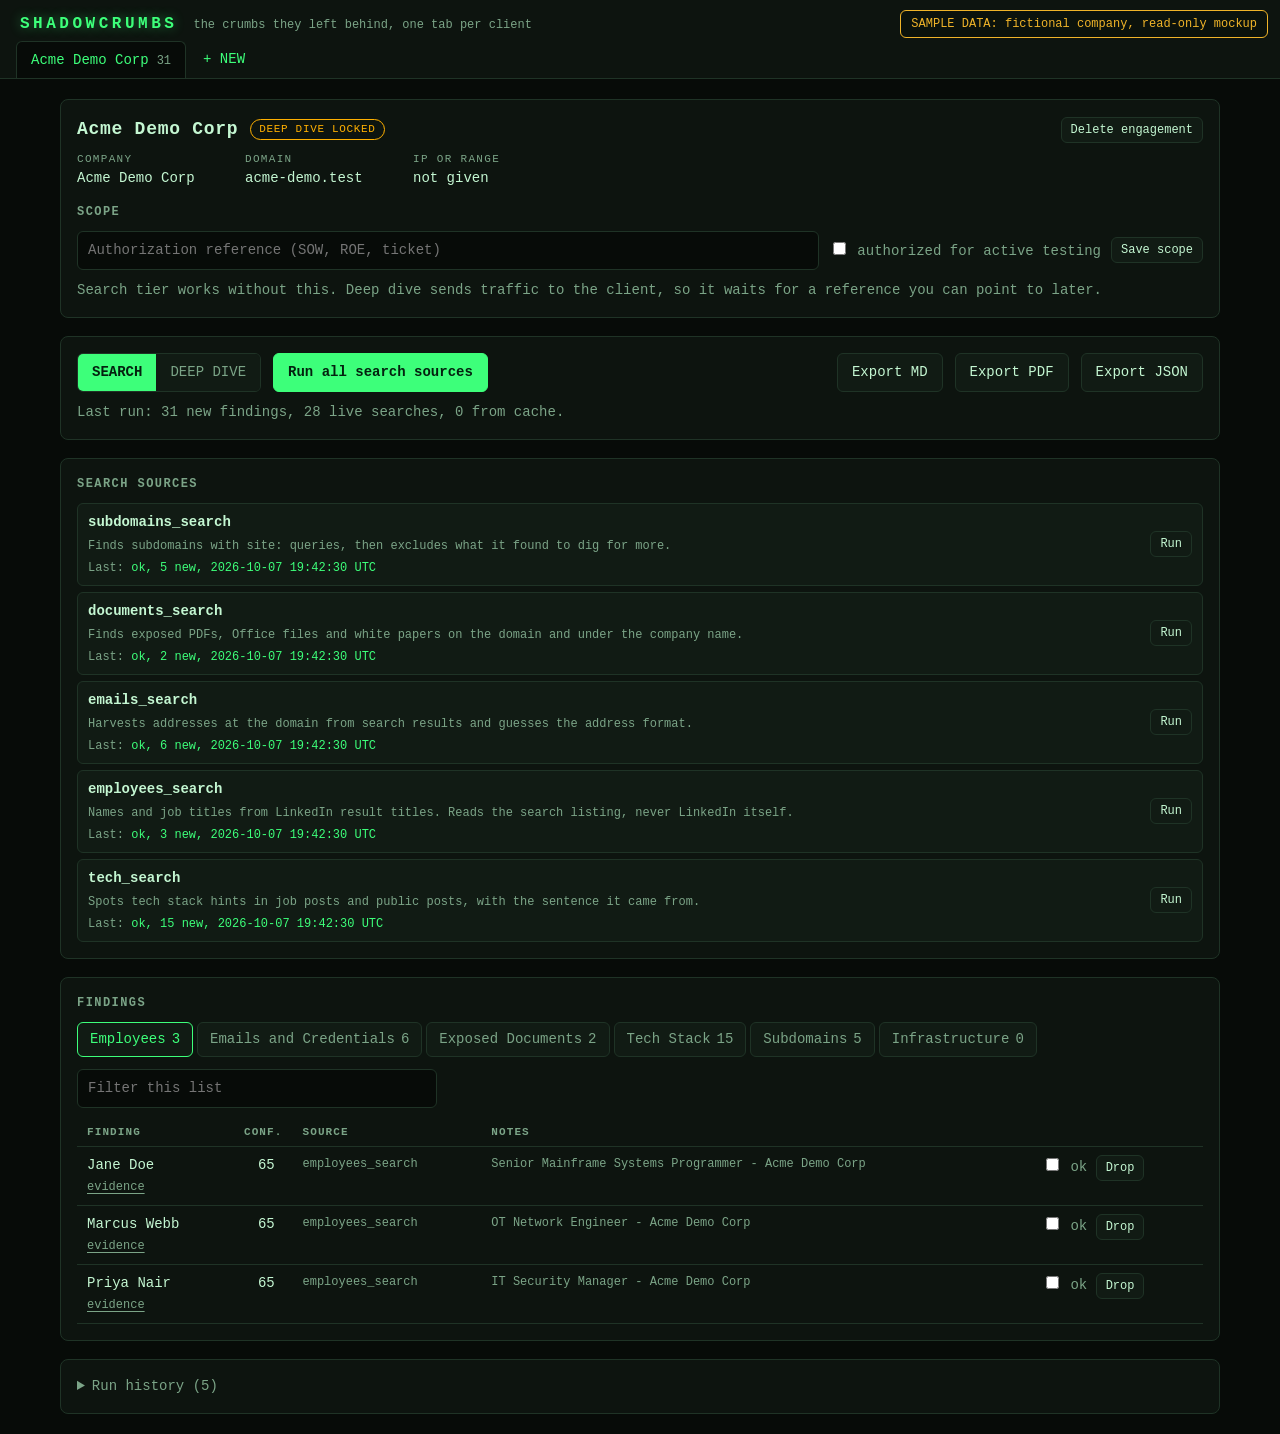
==== docs/mockup.html @ 60349a7e "feat: add a standalone dashboard mockup for demos docs/mockup.html is the real dashboard (style.css " ====
<!doctype html>
<html lang="en">
<head>
<meta charset="utf-8">
<meta name="viewport" content="width=device-width, initial-scale=1">
<title>Shadowcrumbs</title>
<style>:root {
  --bg: #070b08;
  --panel: #0d140f;
  --panel2: #111b14;
  --line: #1f3326;
  --text: #c4f7d2;
  --dim: #7ba487;
  --accent: #3dff7a;
  --accent-ink: #04210f;
  --amber: #ffb000;
  --red: #ff6b6b;
  --mono: ui-monospace, "SF Mono", Menlo, Consolas, "Liberation Mono", monospace;
}

* { box-sizing: border-box; }

html, body { margin: 0; background: var(--bg); color: var(--text); font: 14px/1.5 var(--mono); }
a { color: var(--accent); text-underline-offset: 3px; }
h1, h2, h3 { margin: 0; font-weight: 600; letter-spacing: 0.04em; }
h2 { font-size: 18px; }
h3 { font-size: 12px; color: var(--dim); text-transform: uppercase; letter-spacing: 0.12em; }
.dim { color: var(--dim); }
.error { color: var(--red); min-height: 1.4em; margin: 4px 0; }
.ok { color: var(--accent); }
.warn { color: var(--amber); }

/* header and tabs */
.top { border-bottom: 1px solid var(--line); background: var(--panel); position: sticky; top: 0; z-index: 5; }
.brand { display: flex; align-items: baseline; gap: 16px; padding: 12px 20px 4px; flex-wrap: wrap; }
.logo { color: var(--accent); font-weight: 700; letter-spacing: 0.22em; font-size: 16px; text-shadow: 0 0 12px rgba(61, 255, 122, 0.45); }
.tagline { color: var(--dim); font-size: 12px; }
.tabs { display: flex; gap: 2px; padding: 0 16px; overflow-x: auto; scrollbar-width: thin; }
.tab {
  background: transparent; color: var(--dim); border: 1px solid transparent; border-bottom: none;
  padding: 8px 14px; font: inherit; cursor: pointer; white-space: nowrap; border-radius: 6px 6px 0 0;
}
.tab:hover { color: var(--text); }
.tab[aria-selected="true"] { background: var(--bg); color: var(--accent); border-color: var(--line); position: relative; top: 1px; }
.tab .n { color: var(--dim); margin-left: 8px; font-size: 12px; }
.tab.new { color: var(--accent); }

/* layout */
main { max-width: 1200px; margin: 0 auto; padding: 20px; display: grid; gap: 18px; }
.card { background: var(--panel); border: 1px solid var(--line); border-radius: 8px; padding: 16px; }
.card > h3 { margin-bottom: 10px; }
.empty { text-align: center; padding: 60px 20px; }
.empty p { color: var(--dim); max-width: 52ch; margin: 10px auto 20px; }

.target { display: flex; gap: 28px; flex-wrap: wrap; margin-top: 8px; }
.target div { min-width: 140px; }
.target .k { color: var(--dim); font-size: 11px; text-transform: uppercase; letter-spacing: 0.12em; }
.target .v { word-break: break-all; }

/* scope */
.scope { display: grid; gap: 10px; }
.badge { display: inline-block; padding: 1px 8px; border-radius: 99px; font-size: 11px; border: 1px solid; letter-spacing: 0.06em; }
.badge.on { color: var(--accent); border-color: var(--accent); }
.badge.off { color: var(--amber); border-color: var(--amber); }
.badge.active { color: var(--amber); border-color: var(--amber); margin-left: 8px; }
.scope form { display: flex; gap: 10px; flex-wrap: wrap; align-items: center; }
.scope input[type="text"] { flex: 1 1 260px; }

/* controls */
.controls { display: flex; gap: 12px; flex-wrap: wrap; align-items: center; }
.seg { display: inline-flex; border: 1px solid var(--line); border-radius: 6px; overflow: hidden; }
.seg button { background: var(--panel2); color: var(--dim); border: none; padding: 8px 14px; font: inherit; cursor: pointer; }
.seg button[aria-pressed="true"] { background: var(--accent); color: var(--accent-ink); font-weight: 700; }
.spacer { flex: 1; }
.status { color: var(--dim); min-height: 1.5em; margin-top: 10px; }
.status.running { color: var(--accent); }
.status.running::after { content: " ▌"; animation: blink 1s steps(2) infinite; }
@keyframes blink { 50% { opacity: 0; } }
@media (prefers-reduced-motion: reduce) { .status.running::after { animation: none; } }

/* buttons and inputs */
.btn {
  font: inherit; padding: 8px 14px; border-radius: 6px; border: 1px solid var(--line);
  background: var(--panel2); color: var(--text); cursor: pointer; text-decoration: none; display: inline-block;
}
.btn:hover:not(:disabled) { border-color: var(--accent); color: var(--accent); }
.btn:disabled { opacity: 0.45; cursor: not-allowed; }
.btn.primary { background: var(--accent); color: var(--accent-ink); border-color: var(--accent); font-weight: 700; }
.btn.primary:hover:not(:disabled) { color: var(--accent-ink); filter: brightness(1.1); }
.btn.ghost { background: transparent; }
.btn.small { padding: 3px 9px; font-size: 12px; }
.btn.danger:hover:not(:disabled) { border-color: var(--red); color: var(--red); }
input[type="text"], input:not([type]), input[type="search"] {
  background: var(--bg); color: var(--text); border: 1px solid var(--line); border-radius: 6px; padding: 8px 10px; font: inherit; width: 100%;
}
input:focus-visible, button:focus-visible, a:focus-visible, select:focus-visible { outline: 2px solid var(--accent); outline-offset: 2px; }
input[type="checkbox"] { accent-color: var(--accent); }

/* plugins */
.plugins { display: grid; gap: 6px; }
.plugin { display: grid; grid-template-columns: 1fr auto; gap: 4px 12px; padding: 8px 10px; border: 1px solid var(--line); border-radius: 6px; background: var(--panel2); align-items: center; }
.plugin .name { color: var(--text); font-weight: 600; }
.plugin .desc { color: var(--dim); font-size: 12px; grid-column: 1; }
.plugin .last { color: var(--dim); font-size: 12px; grid-column: 1; }
.plugin .btn { grid-column: 2; grid-row: 1 / span 3; }

/* findings */
.cats { display: flex; gap: 4px; flex-wrap: wrap; margin-bottom: 12px; }
.cats button { background: var(--panel2); color: var(--dim); border: 1px solid var(--line); padding: 6px 12px; border-radius: 6px; font: inherit; cursor: pointer; }
.cats button[aria-pressed="true"] { color: var(--accent); border-color: var(--accent); }
.cats .n { margin-left: 6px; }
.filter { margin-bottom: 10px; max-width: 360px; }
.tablewrap { overflow-x: auto; }
table { border-collapse: collapse; width: 100%; min-width: 640px; }
th { text-align: left; color: var(--dim); font-size: 11px; text-transform: uppercase; letter-spacing: 0.1em; padding: 6px 10px; border-bottom: 1px solid var(--line); }
td { padding: 8px 10px; border-bottom: 1px solid var(--line); vertical-align: top; }
td.val { word-break: break-all; }
td.notes { color: var(--dim); font-size: 12px; max-width: 420px; }
td.num { width: 56px; }
.conf { display: inline-block; min-width: 2.2em; text-align: right; }
tr.verified td.val { color: var(--accent); }
.src { color: var(--dim); font-size: 12px; }
.none { color: var(--dim); padding: 20px 0; }

/* runs */
details summary { cursor: pointer; color: var(--dim); }
.runlog { margin-top: 10px; }
.runlog td { font-size: 12px; }
.st-ok { color: var(--accent); }
.st-error { color: var(--red); }
.st-partial, .st-skipped { color: var(--amber); }
.st-running { color: var(--text); }

/* dialog */
dialog { background: var(--panel); color: var(--text); border: 1px solid var(--accent); border-radius: 10px; padding: 22px; width: min(520px, 92vw); }
dialog::backdrop { background: rgba(0, 0, 0, 0.7); }
dialog form { display: grid; gap: 12px; }
dialog label { display: grid; gap: 4px; font-size: 12px; color: var(--dim); }
dialog label.check { display: flex; gap: 8px; align-items: center; color: var(--text); }
dialog .row { display: flex; gap: 10px; justify-content: flex-end; }

@media (max-width: 640px) {
  main { padding: 12px; }
  .plugin { grid-template-columns: 1fr; }
  .plugin .btn { grid-column: 1; grid-row: auto; justify-self: start; }
}

.sample{position:fixed;right:12px;top:10px;z-index:9;padding:6px 10px;border:1px solid #f0b429;color:#f0b429;background:#0b120c;font:12px monospace;border-radius:6px}</style>
</head>
<body>
<header class="top">
  <div class="brand">
    <span class="logo">SHADOWCRUMBS</span>
    <span class="tagline">the crumbs they left behind, one tab per client</span>
  </div>
  <nav id="tabs" class="tabs" role="tablist" aria-label="Engagements"></nav>
</header>

<main id="main"></main>

<dialog id="new-dlg">
  <form id="new-form" method="dialog" autocomplete="off">
    <h2>New engagement</h2>
    <p class="dim">Give it a name and at least one target. Add the authorization reference now or later. Deep dive stays locked until you do.</p>
    <label>Engagement name <input name="name" required placeholder="Client Q4 external"></label>
    <label>Company <input name="company" placeholder="Acme Corp"></label>
    <label>Domain <input name="domain" placeholder="acme.com"></label>
    <label>IP or CIDR range <input name="ip" placeholder="203.0.113.0/28"></label>
    <label>Authorization reference <input name="auth_ref" placeholder="SOW 2026-114, ROE signed 10/01"></label>
    <label class="check"><input type="checkbox" name="authorized"> I have written authorization to test this target</label>
    <p id="new-error" class="error" role="alert"></p>
    <div class="row">
      <button type="button" class="btn ghost" id="new-cancel">Cancel</button>
      <button type="submit" class="btn primary">Create</button>
    </div>
  </form>
</dialog>

<div class="sample">SAMPLE DATA: fictional company, read-only mockup</div>
<script>
const SAMPLE = {"meta": {"version": "0.1.0", "categories": [{"key": "employees", "label": "Employees"}, {"key": "emails", "label": "Emails and Credentials"}, {"key": "documents", "label": "Exposed Documents"}, {"key": "tech", "label": "Tech Stack"}, {"key": "subdomains", "label": "Subdomains"}, {"key": "infrastructure", "label": "Infrastructure"}], "plugins": [{"name": "subdomains_search", "tier": "search", "description": "Finds subdomains with site: queries, then excludes what it found to dig for more.", "categories": ["subdomains"], "needs_any": ["domain"], "touches_target": false}, {"name": "documents_search", "tier": "search", "description": "Finds exposed PDFs, Office files and white papers on the domain and under the company name.", "categories": ["documents"], "needs_any": ["domain", "company"], "touches_target": false}, {"name": "emails_search", "tier": "search", "description": "Harvests addresses at the domain from search results and guesses the address format.", "categories": ["emails"], "needs_any": ["domain"], "touches_target": false}, {"name": "employees_search", "tier": "search", "description": "Names and job titles from LinkedIn result titles. Reads the search listing, never LinkedIn itself.", "categories": ["employees"], "needs_any": ["company", "domain"], "touches_target": false}, {"name": "tech_search", "tier": "search", "description": "Spots tech stack hints in job posts and public posts, with the sentence it came from.", "categories": ["tech"], "needs_any": ["company", "domain"], "touches_target": false}, {"name": "dns_records", "tier": "deep", "description": "A, AAAA, MX, NS and TXT records, plus SPF and DMARC posture.", "categories": ["infrastructure"], "needs_any": ["domain"], "touches_target": true}, {"name": "rdap", "tier": "deep", "description": "Registrar, name servers and registration dates from RDAP. Netblock owner for IPs.", "categories": ["infrastructure"], "needs_any": ["domain", "ip"], "touches_target": false}, {"name": "crtsh", "tier": "deep", "description": "Subdomains from certificate transparency logs (crt.sh). Finds hosts search engines never indexed.", "categories": ["subdomains"], "needs_any": ["domain"], "touches_target": false}, {"name": "wayback_urls", "tier": "deep", "description": "Historical URLs from the Internet Archive that look like admin pages, backups or configs.", "categories": ["infrastructure"], "needs_any": ["domain"], "touches_target": false}, {"name": "resolve_subdomains", "tier": "deep", "description": "Resolves every subdomain found so far and flags dangling CNAMEs that could be taken over.", "categories": ["infrastructure"], "needs_any": ["domain"], "touches_target": true}, {"name": "http_probe", "tier": "deep", "description": "One GET to the root of each host. Records status, Server and X-Powered-By headers, page title.", "categories": ["tech", "infrastructure"], "needs_any": ["domain", "ip"], "touches_target": true}, {"name": "doc_metadata", "tier": "deep", "description": "Downloads documents found on the client's domain and reads author names, usernames and software versions from the metadata.", "categories": ["employees", "tech"], "needs_any": ["domain"], "touches_target": true}], "plugin_load_errors": {}}, "list": [{"slug": "acme-demo-corp", "name": "Acme Demo Corp", "company": "Acme Demo Corp", "domain": "acme-demo.test", "ip": null, "authorized": false, "auth_ref": null, "notes": "", "created_at": "2026-10-07 19:42:30", "counts": {"employees": 3, "emails": 6, "documents": 2, "tech": 15, "subdomains": 5, "infrastructure": 0}, "run": {"state": "idle", "tier": "search", "total": 5, "done": 5, "current": null, "started_at": "2026-10-07 19:42:30", "summary": {"tier": "search", "plugins": [{"name": "subdomains_search", "status": "ok", "found": 5, "error": null}, {"name": "documents_search", "status": "ok", "found": 2, "error": null}, {"name": "emails_search", "status": "ok", "found": 6, "error": null}, {"name": "employees_search", "status": "ok", "found": 3, "error": null}, {"name": "tech_search", "status": "ok", "found": 15, "error": null}], "new_findings": 31, "searches_live": 28, "searches_cached": 0}, "error": null}}], "eng": {"slug": "acme-demo-corp", "name": "Acme Demo Corp", "company": "Acme Demo Corp", "domain": "acme-demo.test", "ip": null, "authorized": false, "auth_ref": null, "notes": "", "created_at": "2026-10-07 19:42:30", "counts": {"employees": 3, "emails": 6, "documents": 2, "tech": 15, "subdomains": 5, "infrastructure": 0}, "run": {"state": "idle", "tier": "search", "total": 5, "done": 5, "current": null, "started_at": "2026-10-07 19:42:30", "summary": {"tier": "search", "plugins": [{"name": "subdomains_search", "status": "ok", "found": 5, "error": null}, {"name": "documents_search", "status": "ok", "found": 2, "error": null}, {"name": "emails_search", "status": "ok", "found": 6, "error": null}, {"name": "employees_search", "status": "ok", "found": 3, "error": null}, {"name": "tech_search", "status": "ok", "found": 15, "error": null}], "new_findings": 31, "searches_live": 28, "searches_cached": 0}, "error": null}}, "runs": {"status": {"state": "idle", "tier": "search", "total": 5, "done": 5, "current": null, "started_at": "2026-10-07 19:42:30", "summary": {"tier": "search", "plugins": [{"name": "subdomains_search", "status": "ok", "found": 5, "error": null}, {"name": "documents_search", "status": "ok", "found": 2, "error": null}, {"name": "emails_search", "status": "ok", "found": 6, "error": null}, {"name": "employees_search", "status": "ok", "found": 3, "error": null}, {"name": "tech_search", "status": "ok", "found": 15, "error": null}], "new_findings": 31, "searches_live": 28, "searches_cached": 0}, "error": null}, "runs": [{"id": 5, "plugin": "tech_search", "tier": "search", "started_at": "2026-10-07 19:42:30", "finished_at": "2026-10-07 19:42:30", "status": "ok", "found": 15, "error": null}, {"id": 4, "plugin": "employees_search", "tier": "search", "started_at": "2026-10-07 19:42:30", "finished_at": "2026-10-07 19:42:30", "status": "ok", "found": 3, "error": null}, {"id": 3, "plugin": "emails_search", "tier": "search", "started_at": "2026-10-07 19:42:30", "finished_at": "2026-10-07 19:42:30", "status": "ok", "found": 6, "error": null}, {"id": 2, "plugin": "documents_search", "tier": "search", "started_at": "2026-10-07 19:42:30", "finished_at": "2026-10-07 19:42:30", "status": "ok", "found": 2, "error": null}, {"id": 1, "plugin": "subdomains_search", "tier": "search", "started_at": "2026-10-07 19:42:30", "finished_at": "2026-10-07 19:42:30", "status": "ok", "found": 5, "error": null}]}, "findings": [{"id": 7, "category": "documents", "value": "https://files.acme-demo.test/reports/Q3-ops.xlsx", "plugins": ["documents_search"], "tier": "search", "url": "https://files.acme-demo.test/reports/Q3-ops.xlsx", "confidence": 80, "notes": "XLSX: Q3 Operations Report", "verified": false, "created_at": "2026-10-07 19:42:30"}, {"id": 6, "category": "documents", "value": "https://www.acme-demo.test/docs/network-overview.pdf", "plugins": ["documents_search"], "tier": "search", "url": "https://www.acme-demo.test/docs/network-overview.pdf", "confidence": 80, "notes": "PDF: Network Overview", "verified": false, "created_at": "2026-10-07 19:42:30"}, {"id": 10, "category": "emails", "value": "info@acme-demo.test", "plugins": ["emails_search"], "tier": "search", "url": "https://www.acme-demo.test/contact", "confidence": 70, "notes": "Login ID candidate: info. Reach jane.doe@acme-demo.test or john.smith@acme-demo.test. General questions: info@acme-demo.test", "verified": false, "created_at": "2026-10-07 19:42:30"}, {"id": 8, "category": "emails", "value": "jane.doe@acme-demo.test", "plugins": ["emails_search"], "tier": "search", "url": "https://www.acme-demo.test/contact", "confidence": 70, "notes": "Login ID candidate: jane.doe. Reach jane.doe@acme-demo.test or john.smith@acme-demo.test. General questions: info@acme-demo.test", "verified": false, "created_at": "2026-10-07 19:42:30"}, {"id": 9, "category": "emails", "value": "john.smith@acme-demo.test", "plugins": ["emails_search"], "tier": "search", "url": "https://www.acme-demo.test/contact", "confidence": 70, "notes": "Login ID candidate: john.smith. Reach jane.doe@acme-demo.test or john.smith@acme-demo.test. General questions: info@acme-demo.test", "verified": false, "created_at": "2026-10-07 19:42:30"}, {"id": 11, "category": "emails", "value": "mary.jones@acme-demo.test", "plugins": ["emails_search"], "tier": "search", "url": "https://www.acme-demo.test/press", "confidence": 70, "notes": "Login ID candidate: mary.jones. Media contact mary.jones@acme-demo.test for interviews.", "verified": false, "created_at": "2026-10-07 19:42:30"}, {"id": 12, "category": "emails", "value": "raj.patel@acme-demo.test", "plugins": ["emails_search"], "tier": "search", "url": "https://directory.example.org/acme", "confidence": 70, "notes": "Login ID candidate: raj.patel. Acme Demo Corp IT contact: raj.patel@acme-demo.test", "verified": false, "created_at": "2026-10-07 19:42:30"}, {"id": 13, "category": "emails", "value": "format: first.last@acme-demo.test", "plugins": ["emails_search"], "tier": "search", "url": null, "confidence": 40, "notes": "4 of 4 harvested addresses match this pattern", "verified": false, "created_at": "2026-10-07 19:42:30"}, {"id": 14, "category": "employees", "value": "Jane Doe", "plugins": ["employees_search"], "tier": "search", "url": "https://www.linkedin.com/in/jane-doe-demo", "confidence": 65, "notes": "Senior Mainframe Systems Programmer - Acme Demo Corp", "verified": false, "created_at": "2026-10-07 19:42:30"}, {"id": 15, "category": "employees", "value": "Marcus Webb", "plugins": ["employees_search"], "tier": "search", "url": "https://www.linkedin.com/in/marcus-webb-demo", "confidence": 65, "notes": "OT Network Engineer - Acme Demo Corp", "verified": false, "created_at": "2026-10-07 19:42:30"}, {"id": 16, "category": "employees", "value": "Priya Nair", "plugins": ["employees_search"], "tier": "search", "url": "https://www.linkedin.com/in/priya-nair-demo", "confidence": 65, "notes": "IT Security Manager - Acme Demo Corp", "verified": false, "created_at": "2026-10-07 19:42:30"}, {"id": 5, "category": "subdomains", "value": "files.acme-demo.test", "plugins": ["subdomains_search"], "tier": "search", "url": "https://files.acme-demo.test/reports/Q3-ops.xlsx", "confidence": 70, "notes": "Q3 Operations Report", "verified": false, "created_at": "2026-10-07 19:42:30"}, {"id": 3, "category": "subdomains", "value": "mail.acme-demo.test", "plugins": ["subdomains_search"], "tier": "search", "url": "https://mail.acme-demo.test/owa/auth/logon.aspx", "confidence": 70, "notes": "Outlook Web App", "verified": false, "created_at": "2026-10-07 19:42:30"}, {"id": 1, "category": "subdomains", "value": "portal.acme-demo.test", "plugins": ["subdomains_search"], "tier": "search", "url": "https://portal.acme-demo.test/login", "confidence": 70, "notes": "Acme Demo Corp Customer Portal", "verified": false, "created_at": "2026-10-07 19:42:30"}, {"id": 2, "category": "subdomains", "value": "vpn.acme-demo.test", "plugins": ["subdomains_search"], "tier": "search", "url": "https://vpn.acme-demo.test/global-protect/login.esp", "confidence": 70, "notes": "Remote Access, GlobalProtect Portal", "verified": false, "created_at": "2026-10-07 19:42:30"}, {"id": 4, "category": "subdomains", "value": "www.acme-demo.test", "plugins": ["subdomains_search"], "tier": "search", "url": "https://www.acme-demo.test/about", "confidence": 70, "notes": "About Acme Demo Corp", "verified": false, "created_at": "2026-10-07 19:42:30"}, {"id": 25, "category": "tech", "value": "CICS", "plugins": ["tech_search"], "tier": "search", "url": "https://www.linkedin.com/in/jane-doe-demo", "confidence": 45, "notes": "\"In Senior Mainframe Systems Programmer at Acme Demo Corp. z/OS, RACF, CICS.\"", "verified": false, "created_at": "2026-10-07 19:42:30"}, {"id": 21, "category": "tech", "value": "COBOL", "plugins": ["tech_search"], "tier": "search", "url": "https://jobs.example.org/acme-mainframe-op", "confidence": 45, "notes": "\"me Demo Corp mainframe operator Acme Demo Corp runs z/OS with Db2 and COBOL batch. z/TPF reservation system on the side.\"", "verified": false, "created_at": "2026-10-07 19:42:30"}, {"id": 20, "category": "tech", "value": "IBM Db2", "plugins": ["tech_search"], "tier": "search", "url": "https://jobs.example.org/acme-mainframe-op", "confidence": 45, "notes": "\"Acme Demo Corp mainframe operator Acme Demo Corp runs z/OS with Db2 and COBOL batch. z/TPF reservation system on the side.\"", "verified": false, "created_at": "2026-10-07 19:42:30"}, {"id": 17, "category": "tech", "value": "IBM i (AS/400)", "plugins": ["tech_search"], "tier": "search", "url": "https://jobs.example.org/acme-ibmi-admin", "confidence": 45, "notes": "\"IBM i Administrator, Acme Demo Corp | Indeed Acme Demo Corp is looking for\"", "verified": false, "created_at": "2026-10-07 19:42:30"}, {"id": 28, "category": "tech", "value": "Ignition (Inductive Automation)", "plugins": ["tech_search"], "tier": "search", "url": "https://www.linkedin.com/in/marcus-webb-demo", "confidence": 45, "notes": "\"cme Demo Corp | LinkedIn I manage Allen-Bradley ControlLogix PLCs and Ignition SCADA at Acme Demo Corp.\"", "verified": false, "created_at": "2026-10-07 19:42:30"}, {"id": 23, "category": "tech", "value": "Modbus, DNP3, OPC", "plugins": ["tech_search"], "tier": "search", "url": "https://jobs.example.org/acme-controls-engineer", "confidence": 45, "notes": "\"emo Corp plant floor. Experience with Siemens S7-1500, TIA Portal and Modbus required.\"", "verified": false, "created_at": "2026-10-07 19:42:30"}, {"id": 29, "category": "tech", "value": "Okta", "plugins": ["tech_search"], "tier": "search", "url": "https://www.linkedin.com/in/priya-nair-demo", "confidence": 45, "notes": "\"Manager - Acme Demo Corp | LinkedIn Security lead at Acme Demo Corp. Okta, Splunk, Palo Alto.\"", "verified": false, "created_at": "2026-10-07 19:42:30"}, {"id": 30, "category": "tech", "value": "Palo Alto Networks", "plugins": ["tech_search"], "tier": "search", "url": "https://www.linkedin.com/in/priya-nair-demo", "confidence": 45, "notes": "\"e Demo Corp | LinkedIn Security lead at Acme Demo Corp. Okta, Splunk, Palo Alto.\"", "verified": false, "created_at": "2026-10-07 19:42:30"}, {"id": 24, "category": "tech", "value": "RACF", "plugins": ["tech_search"], "tier": "search", "url": "https://www.linkedin.com/in/jane-doe-demo", "confidence": 45, "notes": "\"LinkedIn Senior Mainframe Systems Programmer at Acme Demo Corp. z/OS, RACF, CICS.\"", "verified": false, "created_at": "2026-10-07 19:42:30"}, {"id": 26, "category": "tech", "value": "Rockwell and Allen-Bradley", "plugins": ["tech_search"], "tier": "search", "url": "https://www.linkedin.com/in/marcus-webb-demo", "confidence": 45, "notes": "\"arcus Webb - OT Network Engineer - Acme Demo Corp | LinkedIn I manage Allen-Bradley ControlLogix PLCs and Ignition SCADA at Acme Demo Corp.\"", "verified": false, "created_at": "2026-10-07 19:42:30"}, {"id": 27, "category": "tech", "value": "SCADA and HMI", "plugins": ["tech_search"], "tier": "search", "url": "https://www.linkedin.com/in/marcus-webb-demo", "confidence": 45, "notes": "\"Corp | LinkedIn I manage Allen-Bradley ControlLogix PLCs and Ignition SCADA at Acme Demo Corp.\"", "verified": false, "created_at": "2026-10-07 19:42:30"}, {"id": 22, "category": "tech", "value": "Siemens SIMATIC and S7", "plugins": ["tech_search"], "tier": "search", "url": "https://jobs.example.org/acme-controls-engineer", "confidence": 45, "notes": "\"r, Acme Demo Corp Acme Demo Corp plant floor. Experience with Siemens S7-1500, TIA Portal and Modbus required.\"", "verified": false, "created_at": "2026-10-07 19:42:30"}, {"id": 31, "category": "tech", "value": "Splunk", "plugins": ["tech_search"], "tier": "search", "url": "https://www.linkedin.com/in/priya-nair-demo", "confidence": 45, "notes": "\"er - Acme Demo Corp | LinkedIn Security lead at Acme Demo Corp. Okta, Splunk, Palo Alto.\"", "verified": false, "created_at": "2026-10-07 19:42:30"}, {"id": 18, "category": "tech", "value": "z/OS mainframe", "plugins": ["tech_search"], "tier": "search", "url": "https://jobs.example.org/acme-mainframe-op", "confidence": 45, "notes": "\"Acme Demo Corp mainframe operator Acme Demo Corp runs z/OS with Db2 and COBOL batch. z/TPF res\"", "verified": false, "created_at": "2026-10-07 19:42:30"}, {"id": 19, "category": "tech", "value": "z/TPF", "plugins": ["tech_search"], "tier": "search", "url": "https://jobs.example.org/acme-mainframe-op", "confidence": 45, "notes": "\"mainframe operator Acme Demo Corp runs z/OS with Db2 and COBOL batch. z/TPF reservation system on the side.\"", "verified": false, "created_at": "2026-10-07 19:42:30"}]};
const SLUG = "acme-demo-corp";
const json = (d, s = 200) => new Response(s === 204 ? null : JSON.stringify(d), { status: s, headers: { "Content-Type": "application/json" } });
window.fetch = async (path, opts = {}) => {
  const method = (opts.method || "GET").toUpperCase();
  const body = opts.body ? JSON.parse(opts.body) : {};
  const m = path.match(/^\/api\/engagements\/[^/]+\/findings\/(\d+)$/);
  if (path === "/api/meta") return json(SAMPLE.meta);
  if (path === "/api/engagements" && method === "GET") return json(SAMPLE.list);
  if (path === `/api/engagements/${SLUG}` && method === "GET") return json(SAMPLE.eng);
  if (path === `/api/engagements/${SLUG}/runs` && method === "GET") return json(SAMPLE.runs);
  if (path.startsWith(`/api/engagements/${SLUG}/findings`) && method === "GET") return json(SAMPLE.findings);
  if (m && method === "PATCH") { const f = SAMPLE.findings.find((x) => x.id == m[1]); if (f && "verified" in body) f.verified = body.verified; return json({ ok: true }); }
  if (m && method === "DELETE") { SAMPLE.findings = SAMPLE.findings.filter((x) => x.id != m[1]); return json(null, 204); }
  return json({ detail: "Sample mode: this mockup is read-only. Run the real thing with ./start.sh --demo." }, 409);
};
</script>
<script>"use strict";

// Everything scraped from the web is rendered with textContent only. Never innerHTML.

const state = {
  meta: null,
  engagements: [],
  active: null,
  tier: "search",
  category: "employees",
  filter: "",
  findings: [],
  runs: [],
  runStatus: { state: "idle" },
  notice: null,
  poll: null,
};

const $ = (sel, root = document) => root.querySelector(sel);

// replaceChildren stringifies null and false into visible text, so drop them first.
function replaceKids(host, ...kids) {
  host.replaceChildren(...kids.filter((k) => k != null && k !== false));
}

function el(tag, props = {}, ...kids) {
  const n = document.createElement(tag);
  for (const [k, v] of Object.entries(props)) {
    if (v === false || v == null) continue;
    if (k === "class") n.className = v;
    else if (k.startsWith("on")) n.addEventListener(k.slice(2), v);
    else if (v === true) n.setAttribute(k, "");
    else n.setAttribute(k, v);
  }
  for (const kid of kids.flat()) {
    if (kid == null || kid === false) continue;
    n.append(kid instanceof Node ? kid : document.createTextNode(String(kid)));
  }
  return n;
}

function safeUrl(u) {
  try {
    const url = new URL(u);
    return url.protocol === "http:" || url.protocol === "https:" ? url.href : null;
  } catch {
    return null;
  }
}

async function api(path, opts = {}) {
  const res = await fetch(path, {
    headers: opts.body ? { "Content-Type": "application/json" } : {},
    ...opts,
    body: opts.body ? JSON.stringify(opts.body) : undefined,
  });
  if (res.status === 204) return null;
  const data = await res.json().catch(() => ({}));
  if (!res.ok) throw new Error(data.detail || `${res.status} ${res.statusText}`);
  return data;
}

const active = () => state.engagements.find((e) => e.slug === state.active);
const totalOf = (e) => Object.values(e.counts || {}).reduce((a, b) => a + b, 0);

// tabs ---------------------------------------------------------------

function renderTabs() {
  const nav = $("#tabs");
  nav.replaceChildren(
    ...state.engagements.map((e) =>
      el("button", {
        class: "tab", role: "tab", "aria-selected": String(e.slug === state.active),
        onclick: () => selectEngagement(e.slug),
      }, e.name, el("span", { class: "n" }, totalOf(e)))
    ),
    el("button", { class: "tab new", onclick: openNewDialog }, "+ NEW")
  );
}

// main ---------------------------------------------------------------

function renderMain() {
  const main = $("#main");
  const e = active();
  if (!e) {
    main.replaceChildren(
      el("section", { class: "card empty" },
        el("h2", {}, "No engagements yet"),
        el("p", {}, "Start one per client. Each gets its own tab and its own database, so nothing crosses over."),
        el("button", { class: "btn primary", onclick: openNewDialog }, "New engagement"))
    );
    return;
  }
  main.replaceChildren(
    el("section", { class: "card", id: "head" }),
    el("section", { class: "card", id: "controls" }),
    el("section", { class: "card", id: "plugins" }),
    el("section", { class: "card", id: "findings" }),
    el("section", { class: "card", id: "runs" })
  );
  renderHead();
  renderControls();
  renderPlugins();
  renderFindings();
  renderRuns();
}

function renderHead() {
  const e = active();
  if (!e) return;
  const host = $("#head");
  const kv = (k, v) => el("div", {}, el("div", { class: "k" }, k), el("div", { class: "v" }, v || "not given"));
  const refInput = el("input", { type: "text", id: "auth-ref", value: e.auth_ref || "", placeholder: "Authorization reference (SOW, ROE, ticket)" });
  const authBox = el("input", { type: "checkbox", id: "auth-box", checked: e.authorized });
  const scopeForm = el("form", {
    onsubmit: async (ev) => {
      ev.preventDefault();
      try {
        await api(`/api/engagements/${e.slug}`, {
          method: "PATCH",
          body: { auth_ref: refInput.value, authorized: authBox.checked },
        });
        state.notice = null;
        await loadEngagements();
        renderTabs();
        renderHead();
        renderControls();
      } catch (err) {
        state.notice = { kind: "error", text: err.message };
        renderControls();
      }
    },
  },
    refInput,
    el("label", { class: "dim" }, authBox, " authorized for active testing"),
    el("button", { class: "btn small", type: "submit" }, "Save scope")
  );

  host.replaceChildren(
    el("div", { class: "controls" },
      el("h2", {}, e.name),
      el("span", { class: e.authorized ? "badge on" : "badge off" }, e.authorized ? "DEEP DIVE UNLOCKED" : "DEEP DIVE LOCKED"),
      el("span", { class: "spacer" }),
      el("button", {
        class: "btn small danger",
        onclick: async () => {
          if (!confirm(`Delete "${e.name}" and all its findings? This cannot be undone.`)) return;
          try {
            await api(`/api/engagements/${e.slug}`, { method: "DELETE" });
            state.active = null;
            await loadEngagements();
            if (state.engagements.length) await selectEngagement(state.engagements[0].slug);
            else { renderTabs(); renderMain(); }
          } catch (err) {
            state.notice = { kind: "error", text: err.message };
            renderControls();
          }
        },
      }, "Delete engagement")),
    el("div", { class: "target" }, kv("Company", e.company), kv("Domain", e.domain), kv("IP or range", e.ip)),
    el("div", { class: "scope", style: "margin-top:14px" },
      el("h3", {}, "Scope"),
      scopeForm,
      !e.authorized && el("div", { class: "dim" }, "Search tier works without this. Deep dive sends traffic to the client, so it waits for a reference you can point to later."))
  );
}

function renderControls() {
  const e = active();
  const host = $("#controls");
  if (!e) return;
  const running = state.runStatus.state === "running";
  const locked = state.tier === "deep" && !e.authorized;
  const exportLink = (fmt, label) =>
    el("a", { class: "btn", href: `/api/engagements/${e.slug}/export?format=${fmt}`, download: true }, label);

  let statusText = "Idle.";
  let statusClass = "status";
  if (running) {
    const s = state.runStatus;
    statusText = `Running ${s.tier} tier: ${s.current || "starting"} (${s.done}/${s.total})`;
    statusClass = "status running";
  } else if (state.runStatus.error) {
    statusText = state.runStatus.error;
  } else if (state.runStatus.summary) {
    const s = state.runStatus.summary;
    statusText = `Last run: ${s.new_findings} new finding${s.new_findings === 1 ? "" : "s"}` +
      (s.searches_live != null ? `, ${s.searches_live} live search${s.searches_live === 1 ? "" : "es"}, ${s.searches_cached} from cache` : "") + ".";
  }

  replaceKids(host,
    el("div", { class: "controls" },
      el("div", { class: "seg", role: "group", "aria-label": "Mode" },
        el("button", { "aria-pressed": String(state.tier === "search"), onclick: () => setTier("search") }, "SEARCH"),
        el("button", { "aria-pressed": String(state.tier === "deep"), onclick: () => setTier("deep") }, "DEEP DIVE")),
      el("button", {
        class: "btn primary", disabled: running || locked,
        onclick: () => startRun(null),
      }, state.tier === "deep" ? "Run all deep dive sources" : "Run all search sources"),
      el("span", { class: "spacer" }),
      exportLink("md", "Export MD"), exportLink("pdf", "Export PDF"), exportLink("json", "Export JSON")),
    el("div", { class: statusClass, role: "status" }, statusText),
    state.notice && el("div", { class: state.notice.kind === "error" ? "error" : "warn" }, state.notice.text),
    locked && el("div", { class: "warn" }, "Deep dive is locked. Add an authorization reference under Scope above.")
  );
}

function lastRunFor(name) {
  return state.runs.find((r) => r.plugin === name);
}

function renderPlugins() {
  const e = active();
  const host = $("#plugins");
  if (!e) return;
  const running = state.runStatus.state === "running";
  const locked = state.tier === "deep" && !e.authorized;
  const list = state.meta.plugins.filter((p) => p.tier === state.tier);
  replaceKids(host,
    el("h3", {}, state.tier === "deep" ? "Deep dive sources" : "Search sources"),
    el("div", { class: "plugins" }, ...list.map((p) => {
      const last = lastRunFor(p.name);
      const lastText = last
        ? `${last.status}, ${last.found} new, ${last.started_at} UTC${last.error ? " | " + last.error : ""}`
        : "never run";
      return el("div", { class: "plugin" },
        el("div", { class: "name" }, p.name,
          p.touches_target && el("span", { class: "badge active", title: "Sends traffic to the client" }, "ACTIVE")),
        el("button", { class: "btn small", disabled: running || locked, onclick: () => startRun([p.name]) }, "Run"),
        el("div", { class: "desc" }, p.description),
        el("div", { class: "last" }, "Last: ", el("span", { class: last ? `st-${last.status}` : "" }, lastText)));
    })),
    Object.keys(state.meta.plugin_load_errors || {}).length > 0 &&
      el("div", { class: "error" }, "Plugin load errors: " +
        Object.entries(state.meta.plugin_load_errors).map(([f, m]) => `${f}: ${m}`).join("; "))
  );
}

function renderFindings() {
  const e = active();
  const host = $("#findings");
  if (!e) return;
  const counts = {};
  for (const f of state.findings) counts[f.category] = (counts[f.category] || 0) + 1;

  const rows = state.findings.filter((f) => {
    if (f.category !== state.category) return false;
    if (!state.filter) return true;
    const hay = `${f.value} ${f.notes || ""} ${f.plugins.join(" ")}`.toLowerCase();
    return hay.includes(state.filter.toLowerCase());
  });

  const cats = el("div", { class: "cats", role: "group", "aria-label": "Category" },
    ...state.meta.categories.map((c) =>
      el("button", {
        "aria-pressed": String(c.key === state.category),
        onclick: () => { state.category = c.key; renderFindings(); },
      }, c.label, el("span", { class: "n" }, counts[c.key] || 0))));

  const filter = el("input", {
    type: "search", class: "filter", placeholder: "Filter this list", value: state.filter, "aria-label": "Filter findings",
    oninput: (ev) => {
      state.filter = ev.target.value;
      renderFindings();
      const again = $("#findings .filter");
      again.focus();
      again.setSelectionRange(state.filter.length, state.filter.length);
    },
  });

  let body;
  if (!rows.length) {
    body = el("div", { class: "none" }, state.findings.length || state.filter
      ? "Nothing here."
      : "Nothing yet. Run the search sources to start collecting.");
  } else {
    body = el("div", { class: "tablewrap" }, el("table", {},
      el("thead", {}, el("tr", {}, ...["Finding", "Conf.", "Source", "Notes", ""].map((h) => el("th", {}, h)))),
      el("tbody", {}, ...rows.map(findingRow))));
  }
  host.replaceChildren(el("h3", {}, "Findings"), cats, filter, body);
}

function findingRow(f) {
  const href = f.url && safeUrl(f.url);
  const valueNode = href && f.category === "documents"
    ? el("a", { href, target: "_blank", rel: "noopener noreferrer" }, f.value)
    : f.value;
  const evidence = href && f.category !== "documents"
    ? el("div", {}, el("a", { href, target: "_blank", rel: "noopener noreferrer", class: "src" }, "evidence"))
    : null;
  return el("tr", { class: f.verified ? "verified" : "" },
    el("td", { class: "val" }, valueNode, evidence),
    el("td", { class: "num" }, el("span", { class: "conf" }, f.confidence)),
    el("td", { class: "src" }, f.plugins.join(", ")),
    el("td", { class: "notes" }, f.notes || ""),
    el("td", {},
      el("label", { class: "dim", title: "Mark as verified by you" },
        el("input", {
          type: "checkbox", checked: f.verified,
          onchange: async (ev) => {
            await api(`/api/engagements/${state.active}/findings/${f.id}`, { method: "PATCH", body: { verified: ev.target.checked } });
            f.verified = ev.target.checked;
            renderFindings();
          },
        }), " ok "),
      el("button", {
        class: "btn small danger", title: "Remove this finding",
        onclick: async () => {
          await api(`/api/engagements/${state.active}/findings/${f.id}`, { method: "DELETE" });
          state.findings = state.findings.filter((x) => x.id !== f.id);
          renderFindings();
          loadEngagements().then(renderTabs);
        },
      }, "Drop")));
}

function renderRuns() {
  const host = $("#runs");
  if (!host) return;
  const rows = state.runs.slice(0, 60);
  host.replaceChildren(el("details", {},
    el("summary", {}, `Run history (${state.runs.length})`),
    rows.length
      ? el("div", { class: "runlog tablewrap" }, el("table", {},
          el("thead", {}, el("tr", {}, ...["Source", "Tier", "Started (UTC)", "Status", "New", "Error"].map((h) => el("th", {}, h)))),
          el("tbody", {}, ...rows.map((r) => el("tr", {},
            el("td", {}, r.plugin), el("td", {}, r.tier), el("td", {}, r.started_at),
            el("td", { class: `st-${r.status}` }, r.status), el("td", {}, r.found), el("td", { class: "notes" }, r.error || ""))))))
      : el("div", { class: "none" }, "No runs yet.")));
}

// actions ------------------------------------------------------------

function setTier(tier) {
  state.tier = tier;
  state.notice = null;
  renderControls();
  renderPlugins();
}

async function startRun(names) {
  state.notice = null;
  try {
    state.runStatus = await api(`/api/engagements/${state.active}/runs`, {
      method: "POST", body: { tier: state.tier, plugins: names },
    });
    startPolling();
  } catch (err) {
    state.notice = { kind: "error", text: err.message };
  }
  renderControls();
  renderPlugins();
}

function startPolling() {
  stopPolling();
  state.poll = setInterval(refreshActive, 1500);
  refreshActive();
}

function stopPolling() {
  if (state.poll) clearInterval(state.poll);
  state.poll = null;
}

async function refreshActive() {
  if (!state.active) return stopPolling();
  const slug = state.active;
  try {
    const [runs, findings] = await Promise.all([
      api(`/api/engagements/${slug}/runs`),
      api(`/api/engagements/${slug}/findings`),
    ]);
    if (slug !== state.active) return;
    state.runStatus = runs.status;
    state.runs = runs.runs;
    state.findings = findings;
    renderControls();
    renderPlugins();
    renderFindings();
    renderRuns();
    if (runs.status.state !== "running") {
      stopPolling();
      await loadEngagements();
      renderTabs();
    }
  } catch (err) {
    state.notice = { kind: "error", text: err.message };
    stopPolling();
    renderControls();
  }
}

async function loadEngagements() {
  state.engagements = await api("/api/engagements");
}

async function selectEngagement(slug) {
  stopPolling();
  state.active = slug;
  state.filter = "";
  state.notice = null;
  state.findings = [];
  state.runs = [];
  state.runStatus = { state: "idle" };
  renderTabs();
  renderMain();
  await refreshActive();
  if (state.runStatus.state === "running") startPolling();
}

// new engagement dialog ----------------------------------------------

function openNewDialog() {
  $("#new-form").reset();
  $("#new-error").textContent = "";
  $("#new-dlg").showModal();
  $("#new-form [name=name]").focus();
}

function wireDialog() {
  $("#new-cancel").addEventListener("click", () => $("#new-dlg").close());
  $("#new-form").addEventListener("submit", async (ev) => {
    ev.preventDefault();
    const f = new FormData(ev.target);
    try {
      const created = await api("/api/engagements", {
        method: "POST",
        body: {
          name: f.get("name"), company: f.get("company"), domain: f.get("domain"),
          ip: f.get("ip"), auth_ref: f.get("auth_ref"), authorized: f.get("authorized") === "on",
        },
      });
      $("#new-dlg").close();
      await loadEngagements();
      await selectEngagement(created.slug);
    } catch (err) {
      $("#new-error").textContent = err.message;
    }
  });
}

// boot ---------------------------------------------------------------

async function boot() {
  wireDialog();
  state.meta = await api("/api/meta");
  await loadEngagements();
  renderTabs();
  if (state.engagements.length) await selectEngagement(state.engagements[0].slug);
  else renderMain();
}

boot().catch((err) => {
  $("#main").replaceChildren(el("section", { class: "card" }, el("div", { class: "error" }, `Could not start: ${err.message}`)));
});
</script>
</body>
</html>
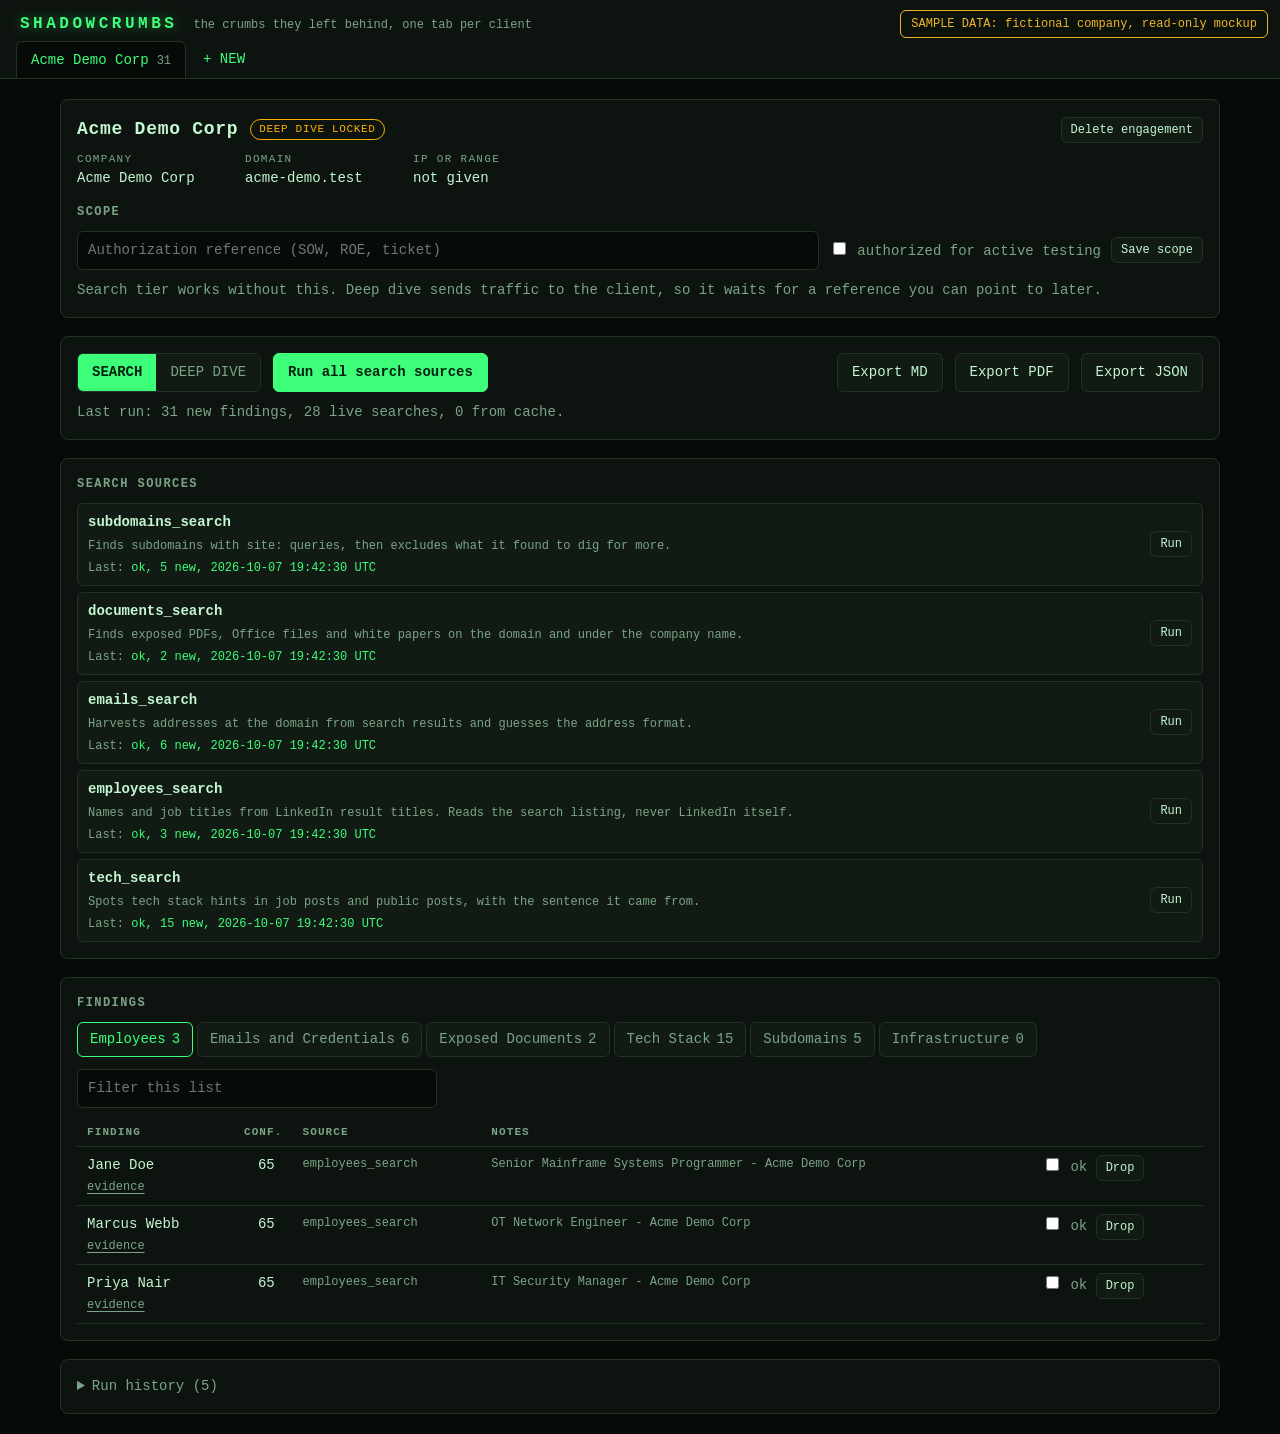
==== commit 01178c7e: "docs: point everyone at shadowcrumbs.sh, say start.sh is dashboard only start.sh never starts SearXN" ====
--- a/docs/mockup.html
+++ b/docs/mockup.html
@@ -15,7 +15,23 @@
   --accent-ink: #04210f;
   --amber: #ffb000;
   --red: #ff6b6b;
+  --glow: rgba(61, 255, 122, 0.45);
   --mono: ui-monospace, "SF Mono", Menlo, Consolas, "Liberation Mono", monospace;
+}
+
+/* click the logo to flip between green screen and rose */
+:root[data-theme="rose"] {
+  --bg: #1a0b14;
+  --panel: #240f1c;
+  --panel2: #2e1424;
+  --line: #5a2a45;
+  --text: #ffd9ec;
+  --dim: #c58aab;
+  --accent: #ff5fa8;
+  --accent-ink: #3a0720;
+  --amber: #ffc46b;
+  --red: #ff8a9a;
+  --glow: rgba(255, 95, 168, 0.5);
 }
 
 * { box-sizing: border-box; }
@@ -33,7 +49,8 @@
 /* header and tabs */
 .top { border-bottom: 1px solid var(--line); background: var(--panel); position: sticky; top: 0; z-index: 5; }
 .brand { display: flex; align-items: baseline; gap: 16px; padding: 12px 20px 4px; flex-wrap: wrap; }
-.logo { color: var(--accent); font-weight: 700; letter-spacing: 0.22em; font-size: 16px; text-shadow: 0 0 12px rgba(61, 255, 122, 0.45); }
+.logo { color: var(--accent); font-weight: 700; letter-spacing: 0.22em; font-size: 16px; text-shadow: 0 0 12px var(--glow); cursor: pointer; user-select: none; }
+.logo:focus-visible { outline: 1px dashed var(--accent); outline-offset: 4px; }
 .tagline { color: var(--dim); font-size: 12px; }
 .tabs { display: flex; gap: 2px; padding: 0 16px; overflow-x: auto; scrollbar-width: thin; }
 .tab {
@@ -192,7 +209,7 @@
   if (path.startsWith(`/api/engagements/${SLUG}/findings`) && method === "GET") return json(SAMPLE.findings);
   if (m && method === "PATCH") { const f = SAMPLE.findings.find((x) => x.id == m[1]); if (f && "verified" in body) f.verified = body.verified; return json({ ok: true }); }
   if (m && method === "DELETE") { SAMPLE.findings = SAMPLE.findings.filter((x) => x.id != m[1]); return json(null, 204); }
-  return json({ detail: "Sample mode: this mockup is read-only. Run the real thing with ./start.sh --demo." }, 409);
+  return json({ detail: "Sample mode: this mockup is read-only. Run the real thing with ./shadowcrumbs.sh start --demo." }, 409);
 };
 </script>
 <script>"use strict";
@@ -383,7 +400,8 @@
   } else if (state.runStatus.summary) {
     const s = state.runStatus.summary;
     statusText = `Last run: ${s.new_findings} new finding${s.new_findings === 1 ? "" : "s"}` +
-      (s.searches_live != null ? `, ${s.searches_live} live search${s.searches_live === 1 ? "" : "es"}, ${s.searches_cached} from cache` : "") + ".";
+      (s.searches_live != null ? `, ${s.searches_live} live search${s.searches_live === 1 ? "" : "es"}, ${s.searches_cached} from cache` : "") +
+      (s.throttle_waits ? `, cooled off ${s.throttle_waits} time${s.throttle_waits === 1 ? "" : "s"} for throttling` : "") + ".";
   }
 
   replaceKids(host,
@@ -641,7 +659,27 @@
 
 // boot ---------------------------------------------------------------
 
+function wireTheme() {
+  const logo = $(".logo");
+  const apply = (name) => {
+    if (name === "rose") document.documentElement.dataset.theme = "rose";
+    else delete document.documentElement.dataset.theme;
+  };
+  try { apply(localStorage.getItem("sc-theme")); } catch { /* storage blocked, default theme */ }
+  const flip = () => {
+    const next = document.documentElement.dataset.theme === "rose" ? "green" : "rose";
+    apply(next);
+    try { localStorage.setItem("sc-theme", next); } catch { /* not remembered, still works */ }
+  };
+  logo.setAttribute("role", "button");
+  logo.tabIndex = 0;
+  logo.title = "Switch theme";
+  logo.addEventListener("click", flip);
+  logo.addEventListener("keydown", (ev) => { if (ev.key === "Enter" || ev.key === " ") { ev.preventDefault(); flip(); } });
+}
+
 async function boot() {
+  wireTheme();
   wireDialog();
   state.meta = await api("/api/meta");
   await loadEngagements();
